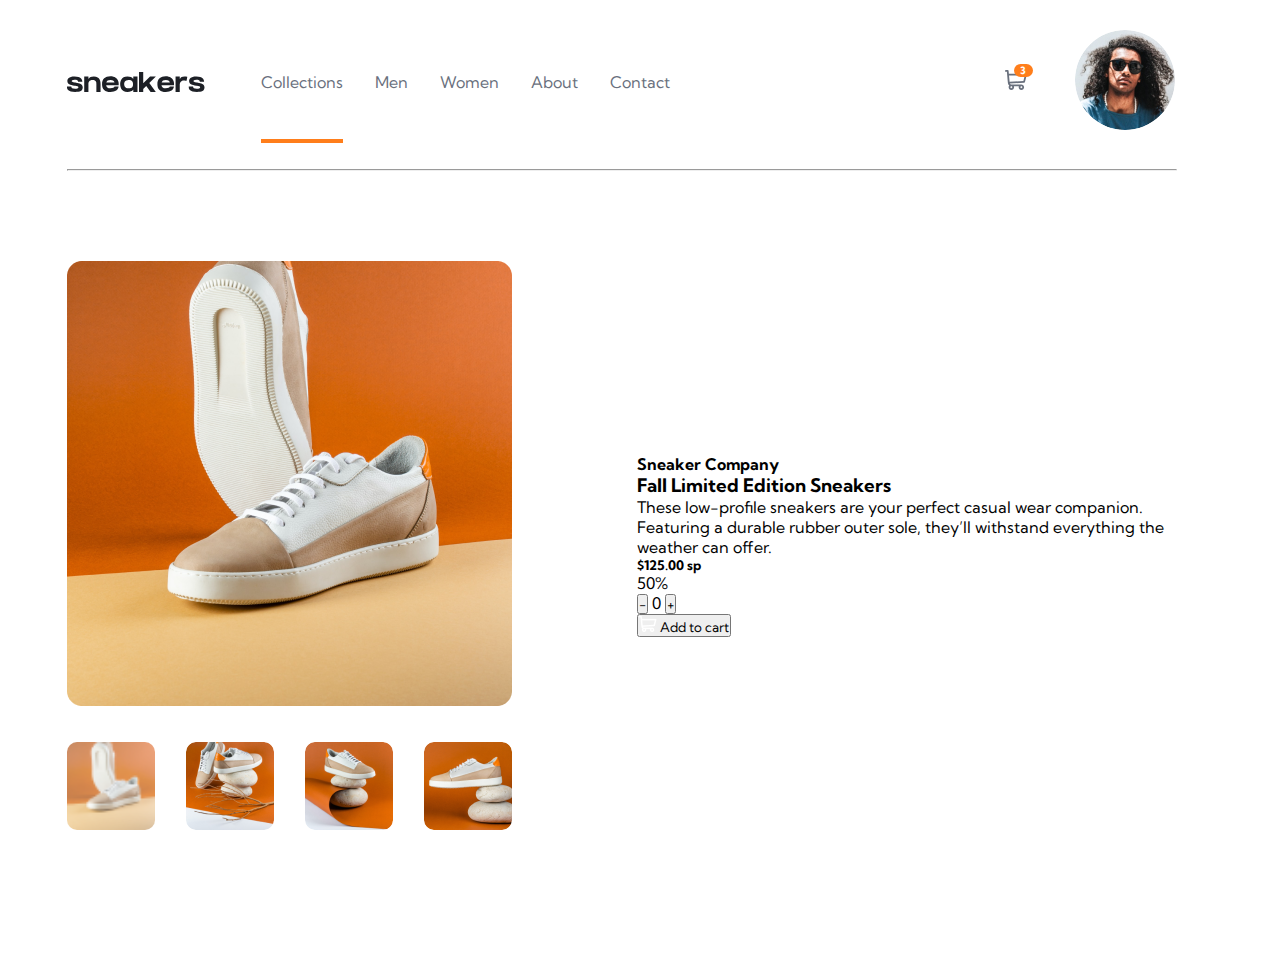
==== index.html @ 989d72b2 "updated" ====
<!DOCTYPE html>
<html lang="en">
  <head>
    <meta charset="UTF-8" />
    <meta name="viewport" content="width=device-width, initial-scale=1.0" />
    <link rel="stylesheet" href="./styles/style.css" />
    <link rel="preconnect" href="https://fonts.googleapis.com" />
    <link rel="preconnect" href="https://fonts.gstatic.com" crossorigin />
    <link
      href="https://fonts.googleapis.com/css2?family=Kumbh+Sans:wght@100..900&family=Mulish:ital,wght@0,200..1000;1,200..1000&display=swap"
      rel="stylesheet"
    />
    <title>Sneakers</title>
    </style>
  </head>
  <body>
    <header>
      <div class="container containerA">            
        <div class="header-wrapper">
          <nav>
            <img class="burger" src="./Images/burger.svg" alt="" />
            <img class="logo" src="./Images/logo.svg" alt="" />
            <ul>
              <li><span></span><a href="./index.html">Collections</a></li>
              <li><a href="./pages/men.html">Men</a></li>
              <li><a href="./pages/woman.html">Women</a></li>
              <li><a href="./pages/about.html">About</a></li>
              <li><a href="./pages/contact.html">Contact</a></li>
            </ul>
          </nav>
          <div class="header-right"> 
            <button class="savat">
              <img src="./Images/Shopping-card.svg" alt="card image" />
              <span>3</span>
            </button> 
            <div class="card-wrapper">
              <h2>Cart</h2>
              <hr>
              <div class="price-section">
                <img src="./Images/cart-shoes-img.svg" alt="Pair of white shoes">
                <div class="card-text">
                  <p class="fall-limit">Fall Limited Edition Sneakers</p>
                  <p class="number-side">$125.00 x 3 <span>$375.00</span></p>
                </div>
                <button class="delete-btn">
                  <img src="./Images/card-delete-img.svg" alt="Delete icon" title="Del">
                </button>
              </div>
              <button class="checkout">Checkout</button>
            </div>
            <button class="account">
              <img class="account-pct" src="./Images/Account.png" alt="" />
            </button>
            
          </div>
          
        </div>
        <hr />
        <div class="hero">
       <div class="hero-imgs">
          <input type="radio" name="slider" id="slider-one" checked>
          <input type="radio" name="slider" id="slider-two">
          <input type="radio" name="slider" id="slider-three">
          <input type="radio" name="slider" id="slider-four">
          <div class="slides">
            <div class="slide" id="slide-one">
              <img src="./Images/sneaker-hero-img1.png" alt="Shoes">
            </div>
            <div class="slide" id="slide-two">
              <img src="./Images/sneaker-hero-img2.png" alt="Shoes">
            </div>
            <div class="slide" id="slide-three">
              <img src="./Images/sneaker-hero-img3.png" alt="Shoes">
            </div>
            <div class="slide" id="slide-four">
              <img src="./Images/sneaker-hero-img4.png" alt="Shoes">
            </div>
          </div>
        
        <div class="navigation">
          <label for="slider-one"><img src="./Images/nav-img1.png" alt="Thumbnail 1"></label>
          <label for="slider-two"><img src="./Images/sneaker-hero-img2.png" alt="Thumbnail 2"></label>
          <label for="slider-three"><img src="./Images/sneaker-hero-img3.png" alt="Thumbnail 3"></label>
          <label for="slider-four"><img src="./Images/sneaker-hero-img4.png" alt="Thumbnail 4"></label>
        </div>
</div>
          <div class="hero-text">
            <h4>Sneaker Company</h4>
            <h3>Fall Limited Edition Sneakers</h3>
            <p>These low-profile sneakers are your perfect casual wear companion. Featuring a durable rubber outer sole, they’ll withstand everything the weather can offer.</p>
            <div class="price">
              <h5>$125.00 sp</h5>
              <span>50%</span>
            </div>
            <div class="hero-btn">
              <div class="hero-count">
                <button class="calc-btn">-</button>
                <span>0</span>
                <button class="calc-btn ">+</button>
              </div>
              <button class="add-card-btn">
                <img src="./Images/btn-card.png" alt="">
                <span>Add to cart</span>
              </button>
            </div>
          </div>
      </div>
     
    </header>
    
  </body>
</html>
---- styles/style.css ----
:root {
  --primary-color: #1d2026;
}

* {
  font-family: "Kumbh Sans", serif;
  margin: 0;
  padding: 0;
  box-sizing: border-box;
}
.container {
  max-width: 1158px;
  width: 100%;
  margin: 0 auto;
  padding: 0 24px;
}
.containerA {
  position: relative;
}
nav a {
  text-decoration: none;
  color: #69707d;
}
nav a:hover {
  cursor: pointer;
  color: #1d2026;
}
nav a:active {
  cursor: pointer;
  color: #1d2026;
}
.header-wrapper nav li {
  position: relative;
}
.header-wrapper nav li span {
  position: absolute;
  bottom: -48px;
  width: 100%;
  height: 4px;
  background-color: #ff7e1b;
}
header {
  padding-top: 28px;
}

.header-wrapper {
  display: flex;
  align-items: center;
  justify-content: space-between;
  margin-bottom: 34px;
}

header nav {
  display: flex;
  align-items: center;
  gap: 56.5px;
}

.burger {
  display: none;
}

header .logo {
  width: 137.5px;
  height: 20px;
}

header ul {
  display: flex;
  align-items: center;
  gap: 32px;
}

header li {
  list-style: none;
  font-weight: 400;
  line-height: 26px;
  font-style: 15px;
  color: #69707d;
}

.header-right {
  display: flex;
  align-items: center;
  gap: 46.18px;
}
.header-right button {
  border: none;
  background-color: transparent;
}
.header-right button:nth-child(2) img {
  width: 50px;
  height: 50px;
}
.savat {
  position: relative;
  cursor: pointer;
  
}
.savat span {
  position: absolute;
  width: 19px;
  height: 13px;
  border-radius: 6.5px;
  background-color: #ff7e1b;
  color: #fff;
  font-size: 10px;
  font-weight: 700;
  line-height: 12px;
  display: flex;
  justify-content: center;
  align-items: center;
  left: 9px;
  top: -6px;
}

.account img {
  border: 2px solid transparent;
  border-radius: 50%;
  cursor: pointer;
}
.account img:hover {
  border: 2px solid #ff7e1b;
  opacity: 0.5;
  transition: opacity 1000ms;
  /* transform: border 1000ms; */
}

/* CARD */

.card-wrapper {
  padding: 24px 24px 32px;
  max-width: 360px;
  width: 100%;
  border-radius: 10px;
  box-shadow: 0px 20px 50px -20px #1d202680;
  background-color: #ffffff;
  position: absolute;
  top: 76px;
  right: 0px;
  margin: 0 12px;
  display: none;
}
.card-wrapper h2 {
  font-size: 16px;
  font-weight: 700;
  line-height: 19.84px;
  text-align: left;
  color: var(--primary-color);
}

.card-wrapper hr {
  background-color: rgba(228, 233, 242, 1);
  height: 1px;
  width: calc(100% + 48px);
  transform: translateX(-24px);
  margin: 27px 0 24px;
}

.price-section {
  display: flex;
  align-items: center;
  justify-content: space-between;
  margin-bottom: 24px;
}

.price-section .fall-limit {
  font-size: 16px;
  font-weight: 400;
  line-height: 26px;
  color: #69707d;
}

.price-section .number-side {
  font-size: 16px;
  font-weight: 400;
  line-height: 26px;
  color: #69707d;
}

.number-side span {
  font-size: 16px;
  font-weight: 700;
  line-height: 26px;
  color: var(--primary-color);
}

.delete-btn {
  border: none;
  background-color: transparent;
  cursor: pointer;
}

.card-wrapper .checkout {
  padding: 22px 119px 18px 120px;
  border-radius: 10px;
  background-color: #ff7e1b;
  font-family: Kumbh Sans;
  font-size: 16px;
  font-weight: 700;
  line-height: 19.84px;
  color: #ffffff;
  border: none;
  cursor: pointer;
}
.savat:hover ~ .card-wrapper{
    display: block;
}
.card-wrapper:hover{
  display: block;
}

/*HERO SECTION*/

.hero {
  margin: 90px 0 132px;
  display: flex;
  align-items: center;
  justify-content: space-between;
  gap: 125px;
}
.hero-imgs {
  position: relative;
  overflow: hidden;
  width: 120%;
  max-width: 445px;
}

.slides {
  display: flex;
  transition: transform 0.5s ease-in-out;
}

.slide img{
  transition: transform 0.5s ease-in-out;
  width: 445px;
  
}

input#slider-one:checked ~ .slides {
  transform: translateX(0%);
}

input#slider-two:checked ~ .slides {
  transform: translateX(-100%);
}

input#slider-three:checked ~ .slides {
  transform: translateX(-200%);
}

input#slider-four:checked ~ .slides {
  transform: translateX(-300%);
}

.navigation {
  display: flex;
  justify-content: center;
  gap: 31px;
  margin-top: 32px;
}

.navigation label {
  width: 88px;
  height: 88px;
  border-radius: 10px;
  display: flex;
  align-items: center;
  justify-content: center;
  overflow: hidden;
  transition: border-radius 0.3s;
  border-color: #ff7e1b;
  cursor: pointer;
}

.navigation label img {
  width: 100%;
  height: auto;
}

.navigation label:hover {
  opacity: 0.5;
}

input[type="radio"] {
  display: none;
}

input#slider-one:checked ~ .navigation label[for="slider-one"],
input#slider-two:checked ~ .navigation label[for="slider-two"],
input#slider-three:checked ~ .navigation label[for="slider-three"],
input#slider-four:checked ~ .navigation label[for="slider-four"] {
  opacity: 0.7;
}


@media (min-width: 1230px) {
  .card-wrapper {
    transform: translateX(74px);
    margin-right: 20px;
  }
  body {
    padding-right: 36px;
  }
}

@media (max-width: 820px) {
  header nav {
    gap: 26px;
  }
  header ul {
    gap: 14px;
  }
  .header-right {
    gap: 21.18px;
  }
}
@media (max-width: 650px) {
  header ul {
    display: none;
  }
  .burger {
    display: block;
  }
  header {
    padding-top: 19px;
  }
  .card-wrapper {
    margin: 0 8px;
  }
}
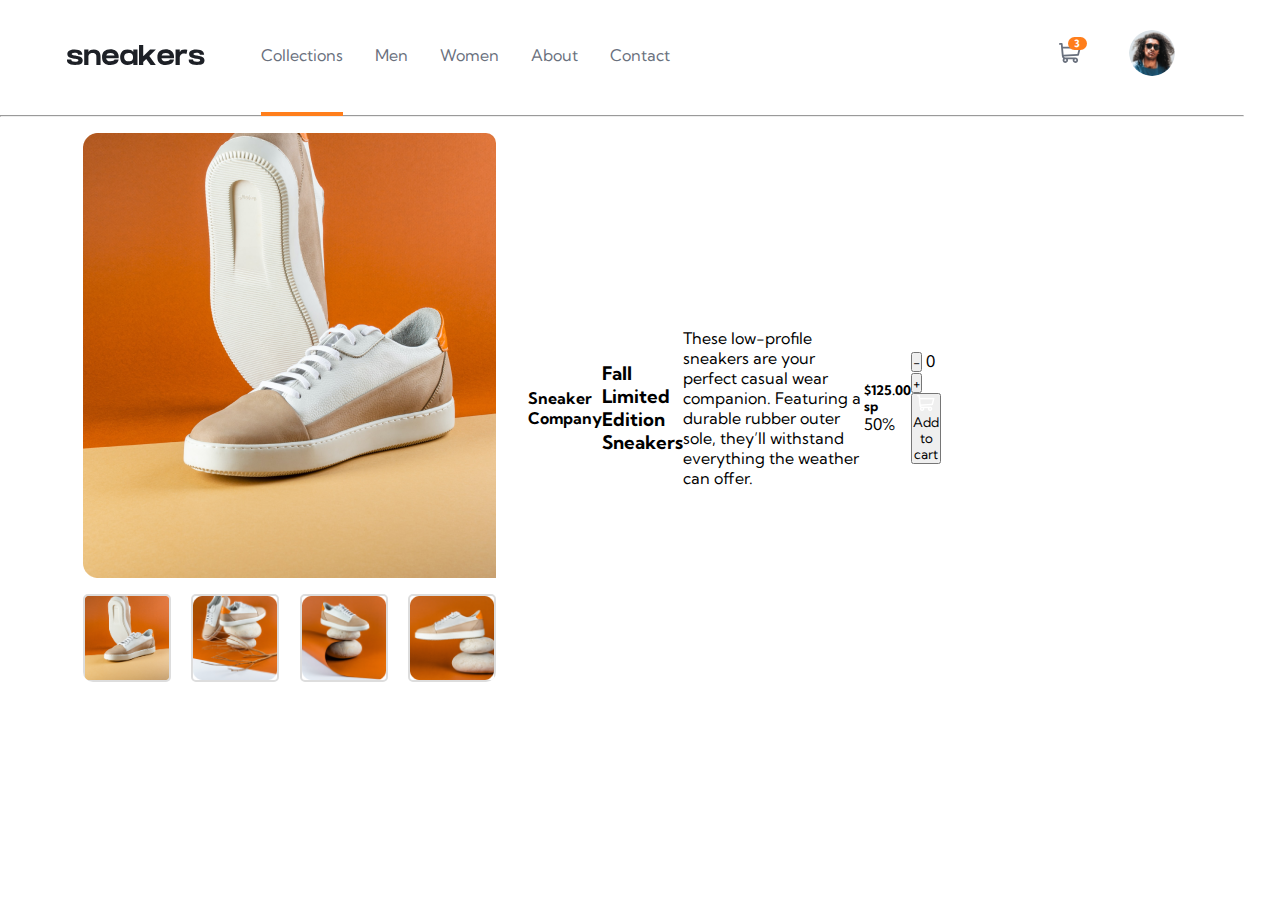
==== commit a0b30829: "updated" ====
--- a/index.html
+++ b/index.html
@@ -33,80 +33,79 @@
               <img src="./Images/Shopping-card.svg" alt="card image" />
               <span>3</span>
             </button> 
-            <div class="card-wrapper">
-              <h2>Cart</h2>
-              <hr>
-              <div class="price-section">
-                <img src="./Images/cart-shoes-img.svg" alt="Pair of white shoes">
-                <div class="card-text">
-                  <p class="fall-limit">Fall Limited Edition Sneakers</p>
-                  <p class="number-side">$125.00 x 3 <span>$375.00</span></p>
-                </div>
-                <button class="delete-btn">
-                  <img src="./Images/card-delete-img.svg" alt="Delete icon" title="Del">
-                </button>
-              </div>
-              <button class="checkout">Checkout</button>
-            </div>
+             
             <button class="account">
               <img class="account-pct" src="./Images/Account.png" alt="" />
             </button>
-            
+             <div class="card-wrapper">
+                <h2>Cart</h2>
+                <hr>
+                <div class="price-section">
+                  <img src="./Images/cart-shoes-img.svg" alt="Pair of white shoes">
+                  <div class="card-text">
+                    <p class="fall-limit">Fall Limited Edition Sneakers</p>
+                    <p class="number-side">$125.00 x 3 <span>$375.00</span></p>
+                  </div>
+                  <button class="delete-btn">
+                    <img src="./Images/card-delete-img.svg" alt="Delete icon" title="Del">
+                  </button>
+                </div>
+                <button class="checkout">Checkout</button>
+              </div>
           </div>
-          
         </div>
+    </header>
         <hr />
-        <div class="hero">
-       <div class="hero-imgs">
-          <input type="radio" name="slider" id="slider-one" checked>
-          <input type="radio" name="slider" id="slider-two">
-          <input type="radio" name="slider" id="slider-three">
-          <input type="radio" name="slider" id="slider-four">
-          <div class="slides">
-            <div class="slide" id="slide-one">
-              <img src="./Images/sneaker-hero-img1.png" alt="Shoes">
+    <section class="hero">
+      <div class="container containerB">
+          <!-- Left Half: Carousel -->
+        <div class="half carousel-container">
+          <div class="carousel">
+            <!-- Hidden radio buttons for navigation logic -->
+            <input type="radio" name="slider" id="slide1" checked>
+            <input type="radio" name="slider" id="slide2">
+            <input type="radio" name="slider" id="slide3">
+            <input type="radio" name="slider" id="slide4">
+
+            <!-- Slides wrapper -->
+            <div class="slides">
+              <!-- Individual slides -->
+              <div class="slide"><img src="./Images/sneaker-hero-img1.png" alt="Image 1"></div>
+              <div class="slide"><img src="./Images/sneaker-hero-img2.png" alt="Image 2"></div>
+              <div class="slide"><img src="./Images/sneaker-hero-img3.png" alt="Image 3"></div>
+              <div class="slide"><img src="./Images/sneaker-hero-img4.png" alt="Image 4"></div>
             </div>
-            <div class="slide" id="slide-two">
-              <img src="./Images/sneaker-hero-img2.png" alt="Shoes">
-            </div>
-            <div class="slide" id="slide-three">
-              <img src="./Images/sneaker-hero-img3.png" alt="Shoes">
-            </div>
-            <div class="slide" id="slide-four">
-              <img src="./Images/sneaker-hero-img4.png" alt="Shoes">
+
+            <!-- Navigation buttons -->
+            <div class="navigation">
+              <label for="slide1"><img src="./Images/sneaker-hero-img1.png" alt="Image 1"></label>
+              <label for="slide2"><img src="./Images/sneaker-hero-img2.png" alt="Image 2"></label>
+              <label for="slide3"><img src="./Images/sneaker-hero-img3.png" alt="Image 3"></label>
+              <label for="slide4"><img src="./Images/sneaker-hero-img4.png" alt="Image 4"></label>
             </div>
           </div>
-        
-        <div class="navigation">
-          <label for="slider-one"><img src="./Images/nav-img1.png" alt="Thumbnail 1"></label>
-          <label for="slider-two"><img src="./Images/sneaker-hero-img2.png" alt="Thumbnail 2"></label>
-          <label for="slider-three"><img src="./Images/sneaker-hero-img3.png" alt="Thumbnail 3"></label>
-          <label for="slider-four"><img src="./Images/sneaker-hero-img4.png" alt="Thumbnail 4"></label>
         </div>
-</div>
-          <div class="hero-text">
-            <h4>Sneaker Company</h4>
-            <h3>Fall Limited Edition Sneakers</h3>
-            <p>These low-profile sneakers are your perfect casual wear companion. Featuring a durable rubber outer sole, they’ll withstand everything the weather can offer.</p>
-            <div class="price">
-              <h5>$125.00 sp</h5>
-              <span>50%</span>
+        <div class="half hero-text">
+          <h4>Sneaker Company</h4>
+          <h3>Fall Limited Edition Sneakers</h3>
+          <p>These low-profile sneakers are your perfect casual wear companion. Featuring a durable rubber outer sole, they’ll withstand everything the weather can offer.</p>
+          <div class="price">
+            <h5>$125.00 sp</h5>
+            <span>50%</span>
+          </div>
+          <div class="hero-btn">
+            <div class="hero-count">
+              <button class="calc-btn">-</button>
+              <span>0</span>
+              <button class="calc-btn ">+</button>
             </div>
-            <div class="hero-btn">
-              <div class="hero-count">
-                <button class="calc-btn">-</button>
-                <span>0</span>
-                <button class="calc-btn ">+</button>
-              </div>
-              <button class="add-card-btn">
-                <img src="./Images/btn-card.png" alt="">
-                <span>Add to cart</span>
-              </button>
-            </div>
+            <button class="add-card-btn">
+              <img src="./Images/btn-card.png" alt="">
+              <span>Add to cart</span>
+            </button>
           </div>
+        </div>
       </div>
-     
-    </header>
-    
+    </section>    
   </body>
 </html>
--- a/styles/style.css
+++ b/styles/style.css
@@ -1,5 +1,10 @@
 :root {
   --primary-color: #1d2026;
+   --container-width: 1158px; /* Fixed width of the container */
+    --half-width: 445px; /* Half of the container */
+    --slide-width: 445px; /* Slide width in px */
+    --gap-width: 445px;  /* Gap between slides, same as slide width */
+    --button-size: 88px;  /* Button size in px */
 }
 
 * {
@@ -127,6 +132,7 @@
 }
 
 /* CARD */
+
 
 .card-wrapper {
   padding: 24px 24px 32px;
@@ -211,89 +217,154 @@
 }
 
 /*HERO SECTION*/
-
-.hero {
-  margin: 90px 0 132px;
-  display: flex;
-  align-items: center;
-  justify-content: space-between;
-  gap: 125px;
-}
-.hero-imgs {
-  position: relative;
-  overflow: hidden;
-  width: 120%;
-  max-width: 445px;
-}
-
+.containerB{
+  display: flex;
+}
+.half {
+    width: var(--half-width); /* Each half takes 50% of the container width */
+    display: flex;            /* Align items within each half */
+    align-items: center;      /* Center items vertically */
+    justify-content: center;  /* Center items horizontally */
+    padding: 16px;            /* Add space inside the halves */
+    box-sizing: border-box;  /* Include padding in width calculations */
+}
+
+/* Specific styling for the content half */
+.content-container {
+    background-color: #f4f4f4;  /* Slightly darker background for differentiation */
+}
+
+/* Carousel container styling */
+.carousel {
+    width: var(--half-width); /* Carousel width matches half of the main container */
+    position: relative;       /* For absolute positioning of child elements */
+    overflow: hidden;         /* Hide parts of slides outside the carousel view */
+    border-radius: 10px;      /* Rounded corners for the carousel */
+}
+
+/* The slides wrapper */
 .slides {
-  display: flex;
-  transition: transform 0.5s ease-in-out;
-}
-
-.slide img{
-  transition: transform 0.5s ease-in-out;
-  width: 445px;
-  
-}
-
-input#slider-one:checked ~ .slides {
-  transform: translateX(0%);
-}
-
-input#slider-two:checked ~ .slides {
-  transform: translateX(-100%);
-}
-
-input#slider-three:checked ~ .slides {
-  transform: translateX(-200%);
-}
-
-input#slider-four:checked ~ .slides {
-  transform: translateX(-300%);
-}
-
+    display: flex; /* Arrange slides horizontally */
+    width: calc((var(--slide-width) + var(--gap-width)) * 5); /* Total width for 5 slides plus gaps */
+    transition: transform 0.5s ease-in-out; /* Smooth sliding animation */
+}
+
+/* Hides radio buttons visually but keeps them functional */
+.slides input {
+    display: none;
+}
+
+/* Individual slide styling */
+.slide {
+    width: var(--slide-width); /* Set slide width from variable */
+    flex-shrink: 0;            /* Prevent slides from shrinking */
+    margin-right: var(--gap-width); /* Add gap between slides */
+}
+
+/* Remove gap for the last slide */
+.slide:last-child {
+    margin-right: 0;
+}
+
+/* Ensure images fit correctly */
+.slide img {
+    width: 100%; /* Image stretches to fill the slide width */
+    height: auto; /* Maintain image aspect ratio */
+    display: block; /* Remove inline spacing */
+}
+
+/* Navigation section below the carousel */
 .navigation {
-  display: flex;
-  justify-content: center;
-  gap: 31px;
-  margin-top: 32px;
-}
-
+    display: flex;           /* Align buttons horizontally */
+    justify-content: center;
+    justify-content: space-between; /* Center buttons under the carousel */
+    margin-top: 16px;        /* Add space above navigation */
+    gap: 10px;               /* Space between buttons */
+}
+
+/* Navigation button styling */
 .navigation label {
-  width: 88px;
-  height: 88px;
-  border-radius: 10px;
-  display: flex;
-  align-items: center;
-  justify-content: center;
-  overflow: hidden;
-  transition: border-radius 0.3s;
-  border-color: #ff7e1b;
-  cursor: pointer;
-}
-
+    width: var(--button-size); /* Set button width from variable */
+    height: var(--button-size); /* Set button height from variable */
+    cursor: pointer;          /* Pointer cursor on hover */
+    border: 2px solid #ddd;   /* Thin border around buttons */
+    border-radius: 5px;       /* Slightly rounded corners */
+    overflow: hidden;         /* Prevent overflow of child images */
+    display: flex;            /* Center images within buttons */
+    align-items: center;      /* Vertical centering */
+    justify-content: center;  /* Horizontal centering */
+    transition: transform 0.3s, border 0.3s; /* Smooth hover effect */
+}
+
+/* Button image styling */
 .navigation label img {
-  width: 100%;
-  height: auto;
-}
-
+    width: 100%; /* Fill button area */
+    height: 100%; /* Maintain aspect ratio */
+    object-fit: cover; /* Ensure image covers the button area */
+}
+
+/* Hover effects for buttons */
 .navigation label:hover {
-  opacity: 0.5;
-}
-
+    transform: scale(1.1);   /* Slight zoom on hover */
+    border-color: #333;      /* Darker border on hover */
+}
+
+/* Radio button logic for slide transitions */
+#slide1:checked ~ .slides {
+    transform: translateX(0); /* Show the first slide */
+}
+
+#slide2:checked ~ .slides {
+    transform: translateX(calc(-1 * (var(--slide-width) + var(--gap-width)))); /* Show the second slide */
+}
+
+#slide3:checked ~ .slides {
+    transform: translateX(calc(-2 * (var(--slide-width) + var(--gap-width)))); /* Show the third slide */
+}
+
+#slide4:checked ~ .slides {
+    transform: translateX(calc(-3 * (var(--slide-width) + var(--gap-width)))); /* Show the fourth slide */
+}
+
+#slide5:checked ~ .slides {
+    transform: translateX(calc(-4 * (var(--slide-width) + var(--gap-width)))); /* Show the fifth slide */
+}
+
+/* Content section styling */
+.content {
+    text-align: center; /* Center align text */
+}
+
+.content h1 {
+    font-size: 32px; /* Heading size */
+    margin-bottom: 16px; /* Spacing below heading */
+}
+
+.content p {
+    font-size: 19px; /* Paragraph size */
+}
 input[type="radio"] {
   display: none;
 }
 
-input#slider-one:checked ~ .navigation label[for="slider-one"],
-input#slider-two:checked ~ .navigation label[for="slider-two"],
-input#slider-three:checked ~ .navigation label[for="slider-three"],
-input#slider-four:checked ~ .navigation label[for="slider-four"] {
-  opacity: 0.7;
-}
-
-
+/* Adjustments for smaller screens */
+@media (max-width: 768px) {
+    :root {
+        --container-width: 90%; /* Scale container to 90% of the viewport width */
+        --half-width: calc(var(--container-width) / 2); /* Recalculate halves */
+        --slide-width: 40%; /* Proportional slide size */
+        --gap-width: 40%; /* Proportional gap size */
+        --button-size: 12vw; /* Scale button size */
+    }
+
+    .content h1 {
+        font-size: 24px; /* Smaller heading size */
+    }
+
+    .content p {
+        font-size: 16px; /* Smaller paragraph size */
+    }
+}
 @media (min-width: 1230px) {
   .card-wrapper {
     transform: translateX(74px);
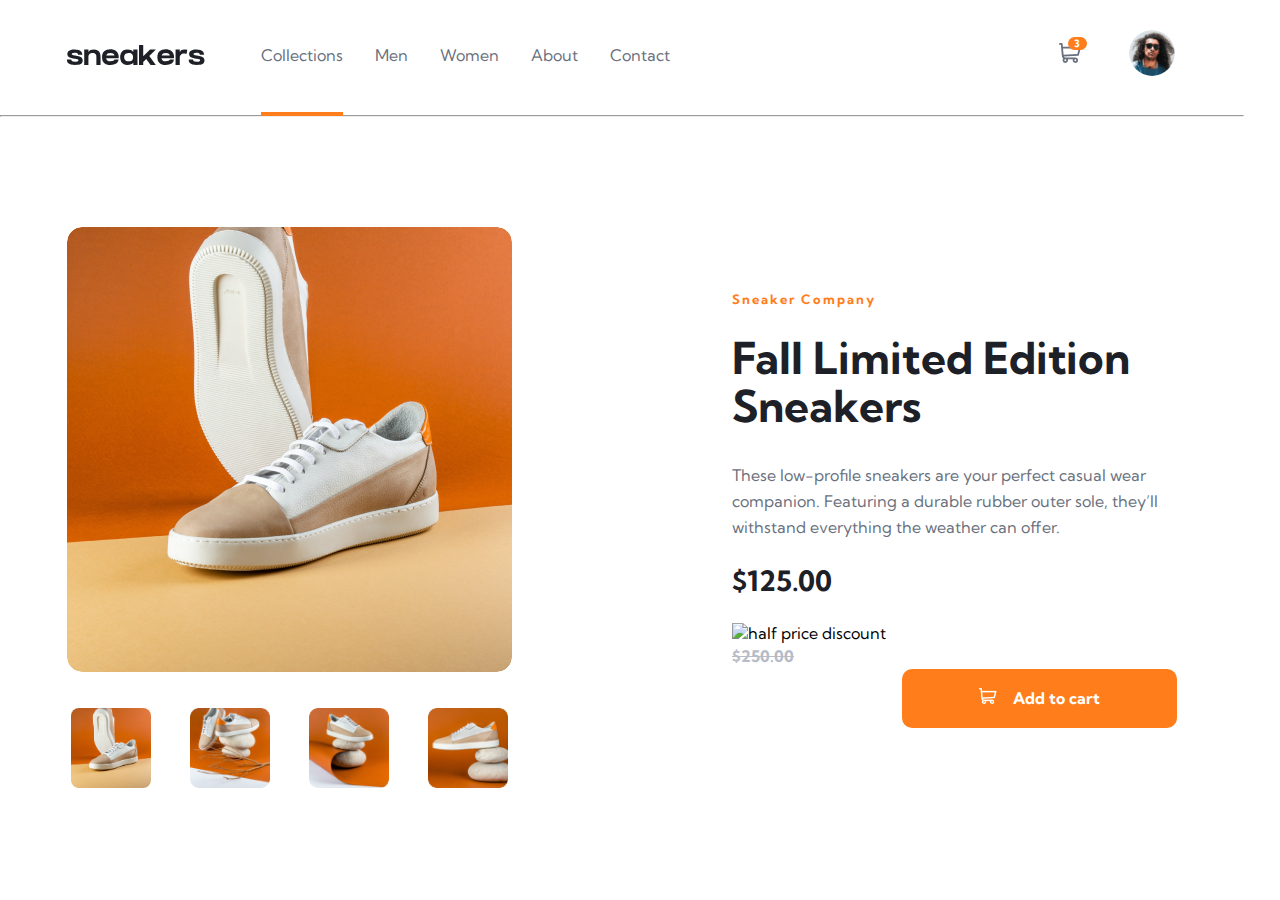
==== commit bb807c55: "Replaced remote repository with local changes" ====
--- a/index.html
+++ b/index.html
@@ -3,7 +3,7 @@
   <head>
     <meta charset="UTF-8" />
     <meta name="viewport" content="width=device-width, initial-scale=1.0" />
-    <link rel="stylesheet" href="./styles/style.css" />
+    <link rel="stylesheet" href="./style/style.css" />
     <link rel="preconnect" href="https://fonts.googleapis.com" />
     <link rel="preconnect" href="https://fonts.gstatic.com" crossorigin />
     <link
@@ -57,55 +57,45 @@
     </header>
         <hr />
     <section class="hero">
-      <div class="container containerB">
-          <!-- Left Half: Carousel -->
-        <div class="half carousel-container">
+      <div class="container container-hero">
+        <div class="right-side">
           <div class="carousel">
-            <!-- Hidden radio buttons for navigation logic -->
-            <input type="radio" name="slider" id="slide1" checked>
-            <input type="radio" name="slider" id="slide2">
-            <input type="radio" name="slider" id="slide3">
-            <input type="radio" name="slider" id="slide4">
-
-            <!-- Slides wrapper -->
-            <div class="slides">
-              <!-- Individual slides -->
-              <div class="slide"><img src="./Images/sneaker-hero-img1.png" alt="Image 1"></div>
-              <div class="slide"><img src="./Images/sneaker-hero-img2.png" alt="Image 2"></div>
-              <div class="slide"><img src="./Images/sneaker-hero-img3.png" alt="Image 3"></div>
-              <div class="slide"><img src="./Images/sneaker-hero-img4.png" alt="Image 4"></div>
-            </div>
-
-            <!-- Navigation buttons -->
-            <div class="navigation">
-              <label for="slide1"><img src="./Images/sneaker-hero-img1.png" alt="Image 1"></label>
-              <label for="slide2"><img src="./Images/sneaker-hero-img2.png" alt="Image 2"></label>
-              <label for="slide3"><img src="./Images/sneaker-hero-img3.png" alt="Image 3"></label>
-              <label for="slide4"><img src="./Images/sneaker-hero-img4.png" alt="Image 4"></label>
-            </div>
+            <input type="radio" id="slide-one" name="slider" checked>
+            <input type="radio" id="slide-two" name="slider">
+            <input type="radio" id="slide-three" name="slider">
+            <input type="radio" id="slide-four" name="slider">
+          
+          <div class="slides">
+            <div class="slide"><img src="./Images/sneaker-hero-img1.png" alt="white shoes"></div>
+            <div class="slide"><img src="./Images/sneaker-hero-img2.png" alt="white shoes"></div>
+            <div class="slide"><img src="./Images/sneaker-hero-img3.png" alt="white shoes"></div>
+            <div class="slide"><img src="./Images/sneaker-hero-img4.png" alt="white shoes"></div>
+          </div>
+          <div class="navigation">
+            <label for="slide-one"><img src="./Images/sneaker-hero-img1.png" alt="white shoes"></label>
+            <label for="slide-two"><img src="./Images/sneaker-hero-img2.png" alt="white shoes"></label>
+            <label for="slide-three"><img src="./Images/sneaker-hero-img3.png" alt="white shoes"></label>
+            <label for="slide-four"><img src="./Images/sneaker-hero-img4.png" alt="white shoes"></label>
           </div>
         </div>
-        <div class="half hero-text">
-          <h4>Sneaker Company</h4>
-          <h3>Fall Limited Edition Sneakers</h3>
+        </div>
+        <div class="left-side">
+          <h3>Sneaker Company</h3>
+          <h2>Fall Limited Edition Sneakers</h2>
           <p>These low-profile sneakers are your perfect casual wear companion. Featuring a durable rubber outer sole, they’ll withstand everything the weather can offer.</p>
-          <div class="price">
-            <h5>$125.00 sp</h5>
-            <span>50%</span>
+          <div class="price-tag">
+            <p>$125.00</p>
+            <img src="./Images/fifty50%.svg" alt="half price discount">
           </div>
-          <div class="hero-btn">
-            <div class="hero-count">
-              <button class="calc-btn">-</button>
-              <span>0</span>
-              <button class="calc-btn ">+</button>
-            </div>
-            <button class="add-card-btn">
-              <img src="./Images/btn-card.png" alt="">
-              <span>Add to cart</span>
-            </button>
+          <div class="delete">
+              <del>$250.00</del>
+          </div>
+          <div class="btn-container">
+            <img src="./Images/plus-minus.png" alt="">
+            <button class="shop-now"><img src="./Images/btn-card.png" alt="">Add to cart</button>
           </div>
         </div>
       </div>
-    </section>    
+    </section>
   </body>
 </html>
--- a/style/style.css
+++ b/style/style.css
@@ -0,0 +1,407 @@
+:root {
+  --primary-color: #1d2026;
+  --container-width: 1158px;
+  --half-width: 445px;
+  --slide-width: 445px;
+  --gap-width: 445px;
+  --button-size: 88px;
+}
+
+* {
+  font-family: "Kumbh Sans", serif;
+  margin: 0;
+  padding: 0;
+  box-sizing: border-box;
+}
+.container {
+  max-width: 1158px;
+  width: 100%;
+  margin: 0 auto;
+  padding: 0 24px;
+}
+.containerA {
+  position: relative;
+}
+nav a {
+  text-decoration: none;
+  color: #69707d;
+}
+nav a:hover {
+  cursor: pointer;
+  color: #1d2026;
+}
+nav a:active {
+  cursor: pointer;
+  color: #1d2026;
+}
+.header-wrapper nav li {
+  position: relative;
+}
+.header-wrapper nav li span {
+  position: absolute;
+  bottom: -48px;
+  width: 100%;
+  height: 4px;
+  background-color: #ff7e1b;
+}
+header {
+  padding-top: 28px;
+}
+
+.header-wrapper {
+  display: flex;
+  align-items: center;
+  justify-content: space-between;
+  margin-bottom: 34px;
+}
+
+header nav {
+  display: flex;
+  align-items: center;
+  gap: 56.5px;
+}
+
+.burger {
+  display: none;
+}
+
+header .logo {
+  width: 137.5px;
+  height: 20px;
+}
+
+header ul {
+  display: flex;
+  align-items: center;
+  gap: 32px;
+}
+
+header li {
+  list-style: none;
+  font-weight: 400;
+  line-height: 26px;
+  font-style: 15px;
+  color: #69707d;
+}
+
+.header-right {
+  display: flex;
+  align-items: center;
+  gap: 46.18px;
+}
+.header-right button {
+  border: none;
+  background-color: transparent;
+}
+.header-right button:nth-child(2) img {
+  width: 50px;
+  height: 50px;
+}
+.savat {
+  position: relative;
+  cursor: pointer;
+}
+.savat span {
+  position: absolute;
+  width: 19px;
+  height: 13px;
+  border-radius: 6.5px;
+  background-color: #ff7e1b;
+  color: #fff;
+  font-size: 10px;
+  font-weight: 700;
+  line-height: 12px;
+  display: flex;
+  justify-content: center;
+  align-items: center;
+  left: 9px;
+  top: -6px;
+}
+
+.account img {
+  border: 2px solid transparent;
+  border-radius: 50%;
+  cursor: pointer;
+}
+.account img:hover {
+  border: 2px solid #ff7e1b;
+  opacity: 0.5;
+  transition: opacity 1000ms;
+  /* transform: border 1000ms; */
+}
+
+/* CARD */
+
+.card-wrapper {
+  padding: 24px 24px 32px;
+  max-width: 360px;
+  width: 100%;
+  border-radius: 10px;
+  box-shadow: 0px 20px 50px -20px #1d202680;
+  background-color: #ffffff;
+  position: absolute;
+  top: 76px;
+  right: 0px;
+  margin: 0 12px;
+  display: none;
+  z-index: 10;
+}
+.card-wrapper h2 {
+  font-size: 16px;
+  font-weight: 700;
+  line-height: 19.84px;
+  text-align: left;
+  color: var(--primary-color);
+}
+
+.card-wrapper hr {
+  background-color: rgba(228, 233, 242, 1);
+  height: 1px;
+  width: calc(100% + 48px);
+  transform: translateX(-24px);
+  margin: 27px 0 24px;
+}
+
+.price-section {
+  display: flex;
+  align-items: center;
+  justify-content: space-between;
+  margin-bottom: 24px;
+}
+
+.price-section .fall-limit {
+  font-size: 16px;
+  font-weight: 400;
+  line-height: 26px;
+  color: #69707d;
+}
+
+.price-section .number-side {
+  font-size: 16px;
+  font-weight: 400;
+  line-height: 26px;
+  color: #69707d;
+}
+
+.number-side span {
+  font-size: 16px;
+  font-weight: 700;
+  line-height: 26px;
+  color: var(--primary-color);
+}
+
+.delete-btn {
+  border: none;
+  background-color: transparent;
+  cursor: pointer;
+}
+
+.card-wrapper .checkout {
+  padding: 22px 119px 18px 120px;
+  border-radius: 10px;
+  background-color: #ff7e1b;
+  font-family: Kumbh Sans;
+  font-size: 16px;
+  font-weight: 700;
+  line-height: 19.84px;
+  color: #ffffff;
+  border: none;
+  cursor: pointer;
+}
+.savat:hover ~ .card-wrapper {
+  display: block;
+}
+.card-wrapper:hover {
+  display: block;
+}
+
+/*HERO SECTION*/
+.hero {
+  padding: 20px 0;
+}
+
+.container-hero {
+  display: flex;
+  justify-content: space-between;
+  align-items: center;
+  margin-top: 90px;
+}
+
+.carousel {
+    width: 445px; 
+    position: relative;       
+    overflow: hidden;         
+    border-radius: 15px; 
+    z-index: 1;   
+}
+
+
+input[type="radio"] {
+  display: none;
+}
+
+.slides {
+  border-radius: 15px;
+  display: flex;
+  transition: transform 0.5s ease;
+  z-index: 1;
+}
+
+.slide {
+  flex-shrink: 0;
+  width: 100%;
+  border-radius: 15px;
+  overflow: hidden;
+}
+.slide img {
+  width: 445px;
+  display: block;
+  border-radius: 15px;
+}
+#slide-one:checked ~ .slides {
+  transform: translateX(0%);
+}
+#slide-two:checked ~ .slides {
+  transform: translateX(-100%);
+}
+#slide-three:checked ~ .slides {
+  transform: translateX(-200%);
+}
+#slide-four:checked ~ .slides {
+  transform: translateX(-300%);
+}
+.navigation {
+  display: flex;
+  justify-content: space-between;
+  margin-top: 32px;
+}
+
+.navigation label{
+  width: 88px;
+  height: 88px;
+  cursor: pointer;
+  display: flex;
+  align-items: center;
+  overflow: hidden;
+  border-style: none;
+  border-radius: 10px;
+  border: 2px solid transparent;
+}
+  
+.navigation label:hover {
+opacity: 0.7;
+border: 2px solid rgba(255, 126, 27, 1);
+border-radius: 10px;
+
+}
+
+.navigation label img {
+  width: 100%;
+  border: 2px solid transparent;
+  border-radius: 10px;
+}
+
+.navigation label img:hover {
+  cursor: pointer;
+  opacity: 0.5;
+  transition: opacity 1000ms;
+}
+
+.left-side {
+  max-width: 445px;
+  width: 100%;
+}
+
+.left-side h3 {
+  font-size: 13px;
+  font-weight: 700;
+  line-height: 16.12px;
+  letter-spacing: 2px;
+  color: #ff7e1b;
+  margin-bottom: 27px;
+}
+.left-side h2 {
+  font-size: 44px;
+  font-weight: 700;
+  line-height: 48px;
+  text-align: left;
+  color: #1d2026;
+  margin-bottom: 32px;
+}
+.left-side p {
+  font-size: 16px;
+  font-weight: 400;
+  line-height: 26px;
+  color: #69707d;
+  margin-bottom: 24px;
+}
+.price-tag p {
+  font-size: 28px;
+  font-weight: 700;
+  line-height: 34.73px;
+  color: #1d2026;
+}
+
+.delete {
+  font-size: 16px;
+  font-weight: 700;
+  line-height: 26px;
+  text-align: left;
+  color: #b6bcc8;
+}
+.btn-container {
+  display: flex;
+  align-items: center;
+  justify-content: space-between;
+  gap: 4px;
+}
+.btn-container button {
+  padding: 19px 77px;
+  border-radius: 10px;
+  background-color: #ff7e1b;
+  color: #fff;
+  font-size: 16px;
+  font-weight: 700;
+  line-height: 19.84px;
+  border-style: none;
+}
+.btn-container button img {
+  margin-right: 15.54px;
+  
+}
+@media (min-width: 1230px) {
+  .card-wrapper {
+    transform: translateX(74px);
+    margin-right: 20px;
+  }
+  body {
+    padding-right: 36px;
+  }
+}
+
+@media (max-width: 820px) {
+  header nav {
+    gap: 26px;
+  }
+  header ul {
+    gap: 14px;
+  }
+  .header-right {
+    gap: 21.18px;
+  }
+}
+@media (max-width: 650px) {
+  header ul {
+    display: none;
+  }
+  .burger {
+    display: block;
+  }
+  header {
+    padding-top: 19px;
+  }
+  .card-wrapper {
+    margin: 0 8px;
+  }
+}
+
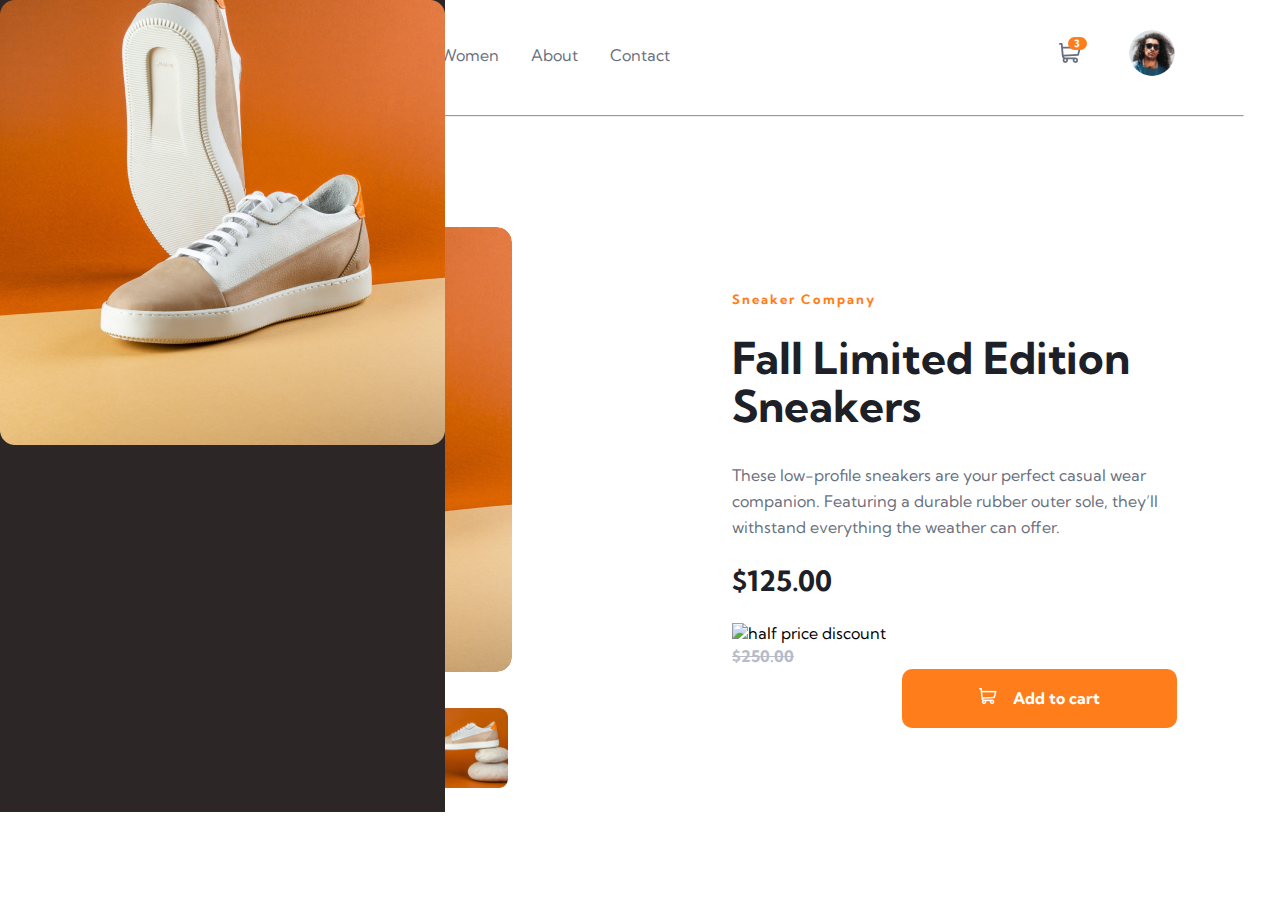
==== commit ae91ca75: "updated" ====
--- a/index.html
+++ b/index.html
@@ -84,8 +84,10 @@
           <h2>Fall Limited Edition Sneakers</h2>
           <p>These low-profile sneakers are your perfect casual wear companion. Featuring a durable rubber outer sole, they’ll withstand everything the weather can offer.</p>
           <div class="price-tag">
-            <p>$125.00</p>
-            <img src="./Images/fifty50%.svg" alt="half price discount">
+          <input type="checkbox" id="full-screen">
+          <label for="full-screen"> <p>$125.00</p></label> 
+          <div class="task"><img src="./images/sneaker-hero-img1.png" alt=""></div>
+          <img src="" alt="half price discount">
           </div>
           <div class="delete">
               <del>$250.00</del>
@@ -94,6 +96,7 @@
             <img src="./Images/plus-minus.png" alt="">
             <button class="shop-now"><img src="./Images/btn-card.png" alt="">Add to cart</button>
           </div>
+
         </div>
       </div>
     </section>
--- a/style/style.css
+++ b/style/style.css
@@ -12,6 +12,9 @@
   margin: 0;
   padding: 0;
   box-sizing: border-box;
+}
+body {
+  position: relative;
 }
 .container {
   max-width: 1158px;
@@ -270,6 +273,9 @@
 #slide-four:checked ~ .slides {
   transform: translateX(-300%);
 }
+#full-screen:checked ~ .task {
+  transform: translateX(99999px);
+}
 .navigation {
   display: flex;
   justify-content: space-between;
@@ -335,6 +341,20 @@
   color: #69707d;
   margin-bottom: 24px;
 }
+
+.task{
+  position: absolute;
+  top: 0;
+  bottom: 0;
+  right: o;
+  left: 0;
+  z-index: 12;
+  background-color: #2c2626;
+}
+input[type="checkbox"] {
+  display: none;
+}
+
 .price-tag p {
   font-size: 28px;
   font-weight: 700;
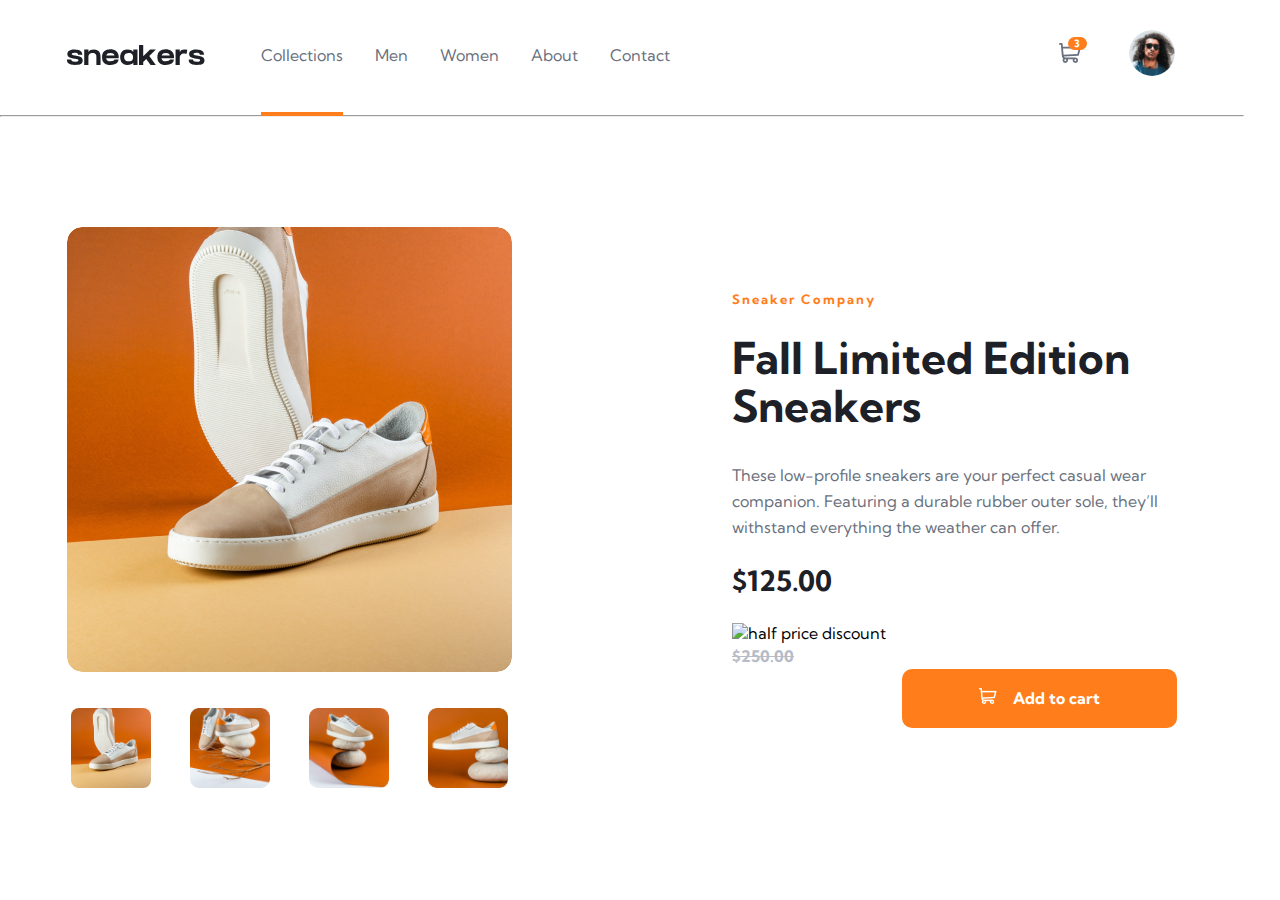
==== commit a6682f07: "Resolved all conflicts and completed the merge" ====
--- a/index.html
+++ b/index.html
@@ -3,6 +3,7 @@
   <head>
     <meta charset="UTF-8" />
     <meta name="viewport" content="width=device-width, initial-scale=1.0" />
+
     <link rel="stylesheet" href="./style/style.css" />
     <link rel="preconnect" href="https://fonts.googleapis.com" />
     <link rel="preconnect" href="https://fonts.gstatic.com" crossorigin />
--- a/style/style.css
+++ b/style/style.css
@@ -273,9 +273,7 @@
 #slide-four:checked ~ .slides {
   transform: translateX(-300%);
 }
-#full-screen:checked ~ .task {
-  transform: translateX(99999px);
-}
+
 .navigation {
   display: flex;
   justify-content: space-between;
@@ -343,13 +341,18 @@
 }
 
 .task{
-  position: absolute;
-  top: 0;
+  display: flex;
+  align-items: center;
+  justify-content:center;
+  position: fixed;
+  /* top: 0;
   bottom: 0;
-  right: o;
-  left: 0;
+  right: 0;
+  left: 0; */
+  inset: 0;
   z-index: 12;
-  background-color: #2c2626;
+  background-color: #2c26268e;
+  transform: translateX(3000px);
 }
 input[type="checkbox"] {
   display: none;
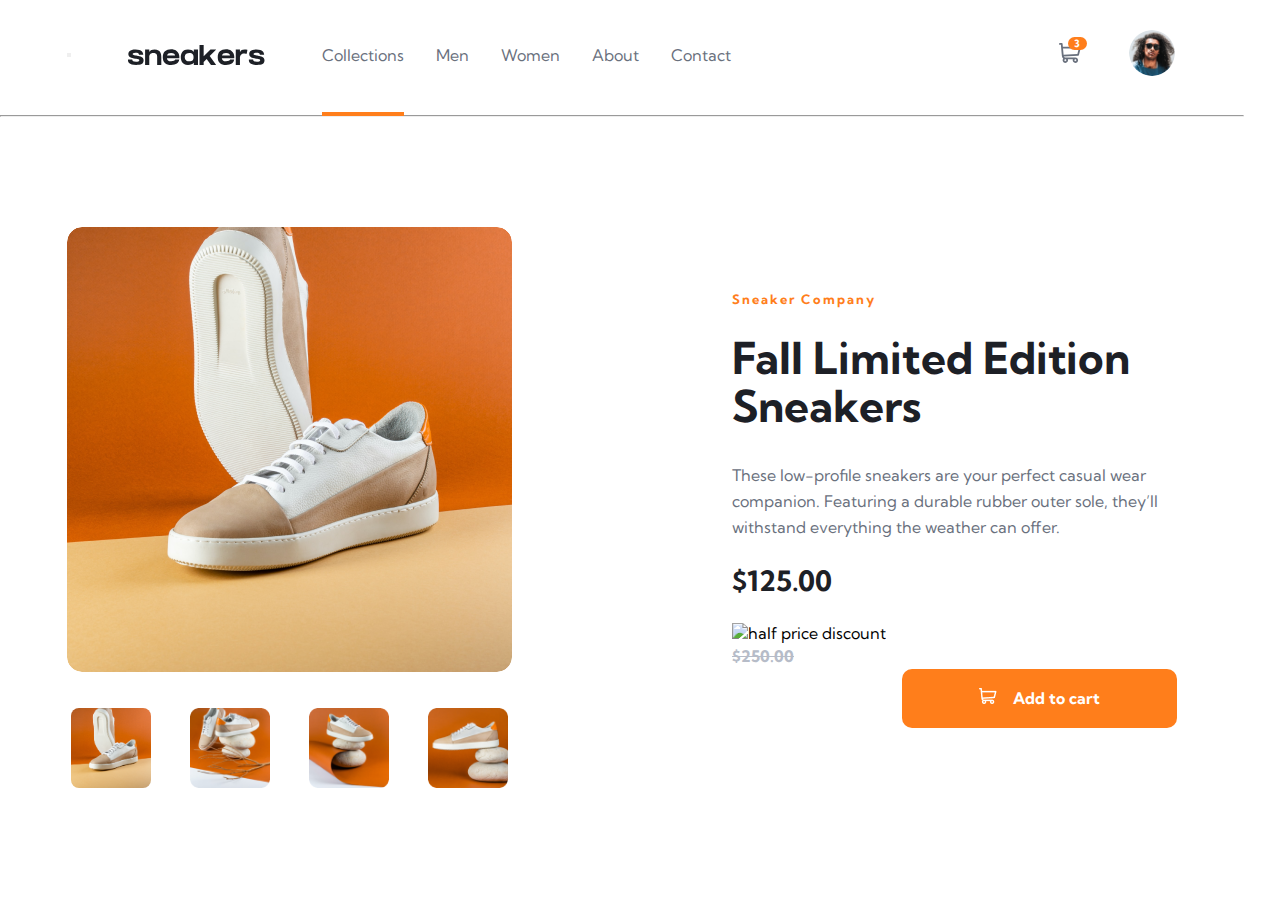
==== commit 74f6cced: "updated js" ====
--- a/index.html
+++ b/index.html
@@ -14,12 +14,32 @@
     <title>Sneakers</title>
     </style>
   </head>
-  <body>
+  <body> 
+    <div class="burger-face">
+        <div class="burger-right">
+          <button id="closer">
+            <img class="burger_x" src="./Images/x-in-burger.svg" alt="x">
+          </button>
+          <nav id="burger-nav">
+            <ul>
+              <li><span></span><a href="./index.html">Collections</a></li>
+              <li><a href="./pages/men.html">Men</a></li>
+              <li><a href="./pages/woman.html">Women</a></li>
+              <li><a href="./pages/about.html">About</a></li>
+              <li><a href="./pages/contact.html">Contact</a></li>
+            </ul>
+          </nav>
+         
+        </div>
+      </div>
     <header>
       <div class="container containerA">            
         <div class="header-wrapper">
           <nav>
-            <img class="burger" src="./Images/burger.svg" alt="" />
+            <button id="opener">
+                        <img class="burger" src="./Images/burger.svg" alt="" />
+  
+            </button>
             <img class="logo" src="./Images/logo.svg" alt="" />
             <ul>
               <li><span></span><a href="./index.html">Collections</a></li>
@@ -100,6 +120,15 @@
 
         </div>
       </div>
-    </section>
+   </section>
+
+
+
+
+
+    <!-- Belov code for learning consolelog only -->
+
+
+    <script src="./app.js"></script>
   </body>
 </html>
--- a/style/style.css
+++ b/style/style.css
@@ -390,8 +390,38 @@
 }
 .btn-container button img {
   margin-right: 15.54px;
-  
-}
+}
+.burger-face {
+  position: fixed;
+  inset: 0;
+  background-color: rgba(0, 0, 0, 0.75);
+  display: grid;
+  grid-template-columns: 67%;
+  z-index: 10;
+  transform: translateX(-3000px);
+  transform: 2s;
+}
+
+.burger-face button {
+  margin-bottom: 54px;
+
+
+}
+.burger-right {
+  background-color: white;
+}
+
+#burger-nav {
+  display: flex;
+  flex-direction: column;
+}
+
+.show_modal {
+  transform: translateX(0);
+  transition: 400ms;
+}
+
+
 @media (min-width: 1230px) {
   .card-wrapper {
     transform: translateX(74px);
